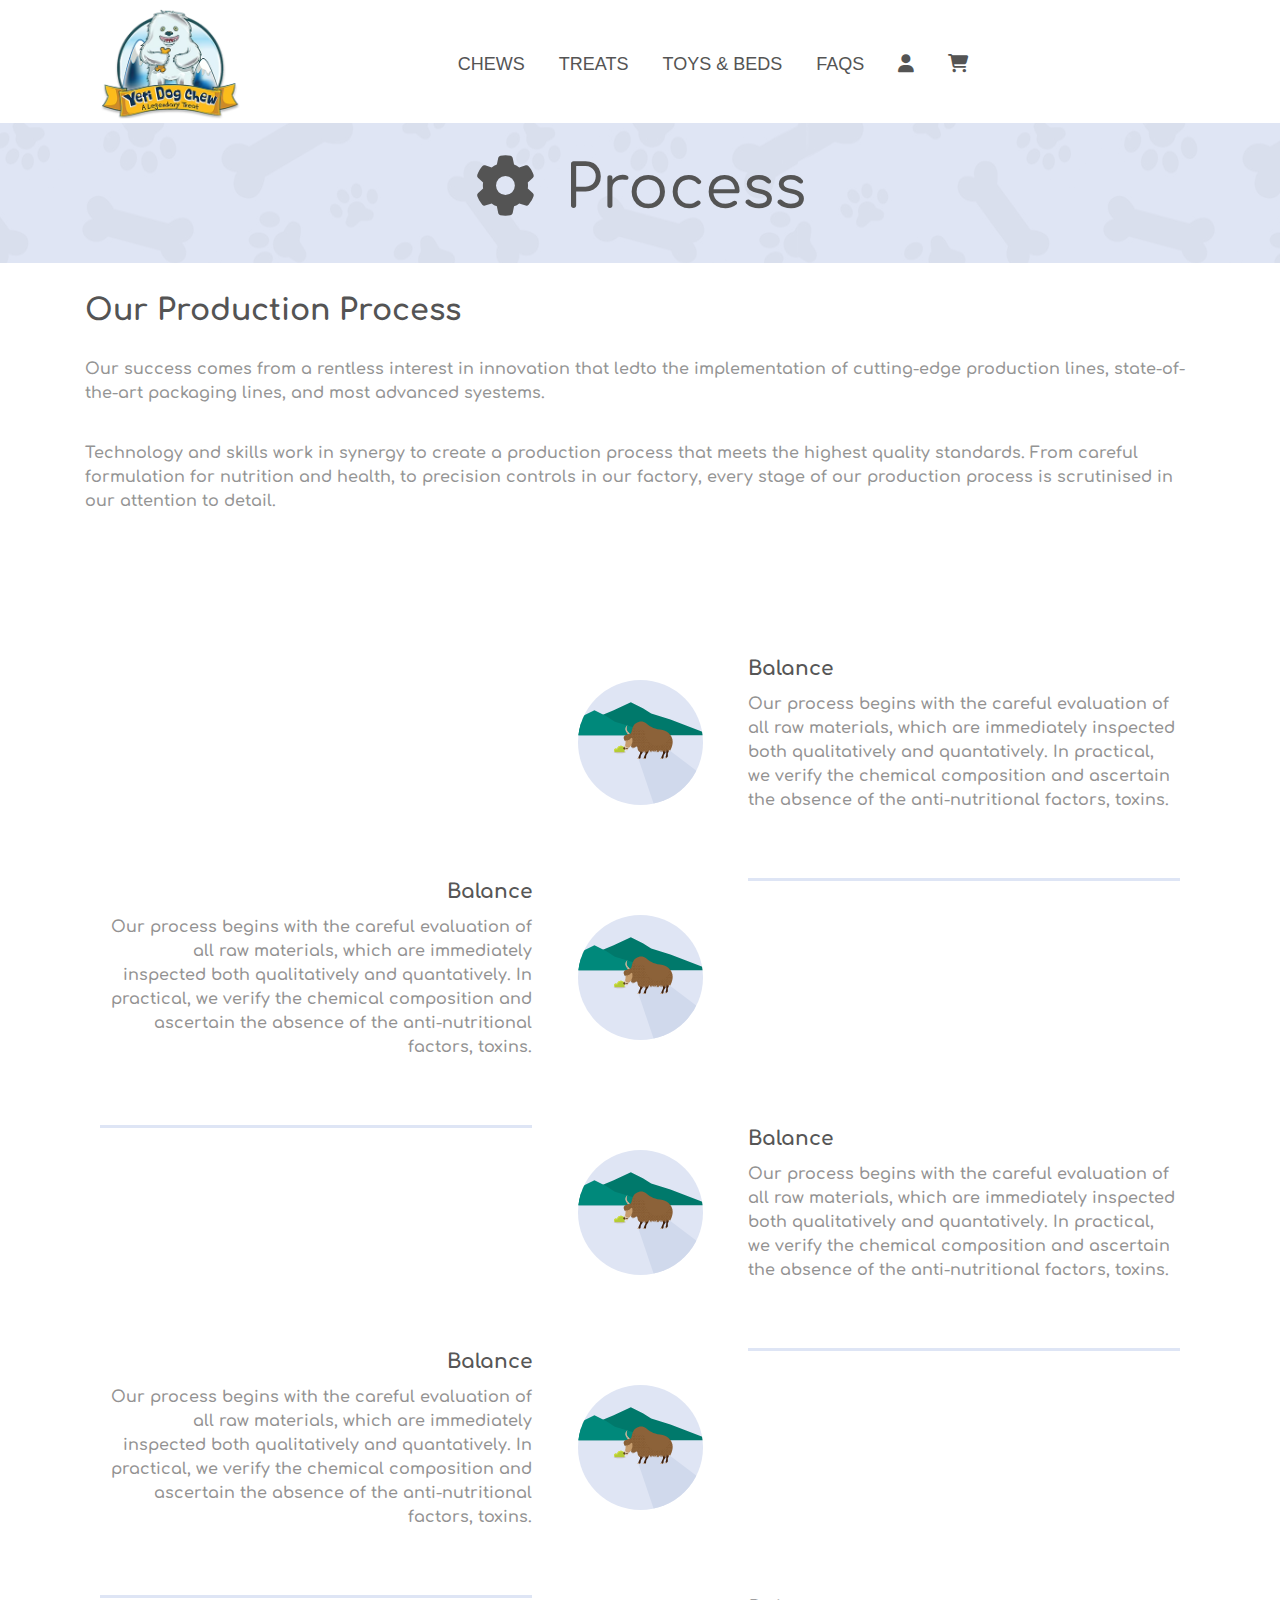
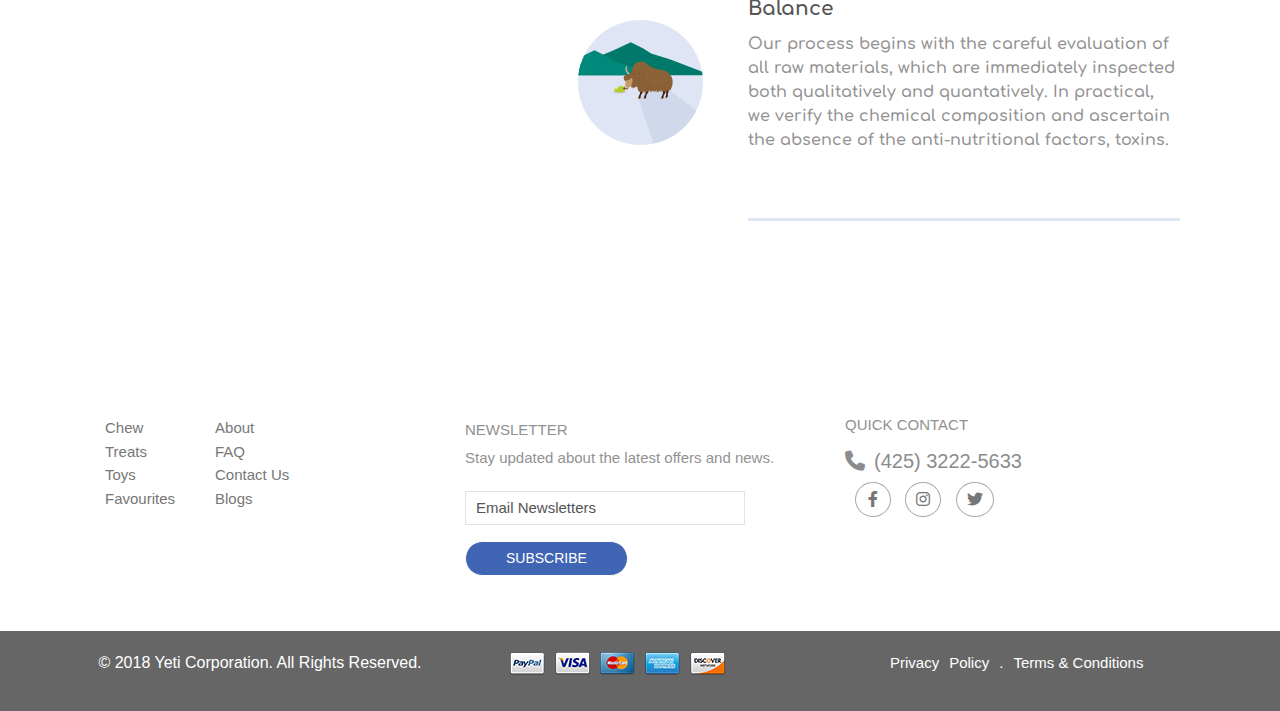
==== index.html @ 0ac8ef0f "Basic Responsive Website" ====
<!doctype html>
<html lang="en">

<head>
    <!-- Required meta tags -->
    <meta charset="utf-8">
    <meta name="viewport" content="width=device-width, initial-scale=1, shrink-to-fit=no">

    <!-- Bootstrap CSS -->
    <link rel="stylesheet" href="https://cdn.jsdelivr.net/npm/bootstrap@4.0.0/dist/css/bootstrap.min.css"
        integrity="sha384-Gn5384xqQ1aoWXA+058RXPxPg6fy4IWvTNh0E263XmFcJlSAwiGgFAW/dAiS6JXm" crossorigin="anonymous">

    <!-- CDN -->
    <link href="//fonts.googleapis.com/css?family=Comfortaa" rel="stylesheet">
    <link href="//fonts.cdnfonts.com/css/gotham" rel="stylesheet">


    <link rel="stylesheet" href="style.css">
    <link rel="stylesheet" href="fontawesome/css/all.min.css">

    <title>Our Process</title>
</head>

<body>

    <!-- NAVAR -->
    <div class="container">
        <nav class="navbar navbar-expand-lg navbar-light">
            <div class="logo">
                <a href="index.html"><img src="images/yeti_logo.avif" alt="YetiDogChew"></a>
            </div>


            <div class="navbar-toggler border-0 d-flex">
                <a class="navbar-toggler nav-link border-0" href="/user"><i class="fa-solid fa-user"></i></a>
                <a class="navbar-toggler nav-link border-0" href="/cart"><i class="fa-solid fa-cart-shopping"></i></a>
                <button class="navbar-toggler" type="button" data-toggle="collapse"
                    data-target="#navbarSupportedContent" aria-controls="navbarSupportedContent" aria-expanded="true"
                    aria-label="Toggle navigation">
                    <span class="navbar-toggler-icon"></span>
                </button>
            </div>


            <div class="collapse navbar-collapse menu" id="navbarSupportedContent">
                <ul class="navbar-nav mx-auto">
                    <li>
                        <a class="nav-link" href="#">CHEWS</a>
                    </li>
                    <li>
                        <a class="nav-link" href="#">TREATS</a>
                    </li>
                    <li>
                        <a class="nav-link" href="#">TOYS & BEDS</a>
                    </li>
                    <li>
                        <a class="nav-link" href="#">FAQS</a>
                    </li>
                    <li>
                        <a class="nav-link d-none d-sm-none d-md-none d-lg-block" href="#"><i
                                class="fa-solid fa-user"></i></a>
                    </li>
                    <li>
                        <a class="nav-link d-none d-sm-none d-md-none d-lg-block" href="#"><i
                                class="fa-solid fa-cart-shopping"></i></a>
                    </li>
                </ul>
            </div>

            <div class="side-logo d-none d-lg-block d-xl-block">
                <img src="images/ship.png" alt="ship">
            </div>

        </nav>
    </div>
    <!-- NAVAR -->


    <!-- BACKGROUND SECTION -->
    <div class="bg">
        <div class="heading">
            <h1><i class="fa-solid fa-gear"></i>Process</h1>
        </div>
    </div>
    <!-- BACKGROUND SECTION -->


    <div class="container">
        <!-- HEADING SECTION -->
        <div class="intro">
            <h2>Our Production Process</h2>
            <p>
                Our success comes from a rentless interest in innovation that ledto the implementation
                of cutting-edge production lines, state-of-the-art packaging lines, and most advanced
                syestems.
            </p>
            <p class="p2">
                Technology and skills work in synergy to create a production process that meets the
                highest quality standards. From careful formulation for nutrition and health, to
                precision controls in our factory, every stage of our production process is scrutinised
                in our attention to detail.
            </p>
        </div>
        <!-- HEADING SECTION -->



        <!-- PROCESS SECTION -->
        <div class="container">
            <div class="process">
                <div class="process_unit">
                    <div class="media">
                        <img src="images/collection.svg" alt="center-img" width="125">
                        <div class="media_body">
                            <h4>Balance</h4>
                            <p>
                                Our process begins with the careful evaluation of all raw materials, which are
                                immediately inspected both qualitatively and quantatively. In practical, we verify
                                the chemical composition and ascertain the absence of the anti-nutritional factors,
                                toxins.
                            </p>
                        </div>
                    </div>
                </div>
                <div class="process_unit2">
                    <div class="media">
                        <img src="images/collection.svg" alt="center-img" width="125">
                        <div class="media_body">
                            <h4>Balance</h4>
                            <p>
                                Our process begins with the careful evaluation of all raw materials, which are
                                immediately inspected both qualitatively and quantatively. In practical, we verify
                                the chemical composition and ascertain the absence of the anti-nutritional factors,
                                toxins.
                            </p>
                        </div>
                    </div>
                </div>
                <div class="process_unit">
                    <div class="media">
                        <img src="images/collection.svg" alt="center-img" width="125">
                        <div class="media_body">
                            <h4>Balance</h4>
                            <p>
                                Our process begins with the careful evaluation of all raw materials, which are
                                immediately inspected both qualitatively and quantatively. In practical, we verify
                                the chemical composition and ascertain the absence of the anti-nutritional factors,
                                toxins.
                            </p>
                        </div>
                    </div>
                </div>
                <div class="process_unit2">
                    <div class="media">
                        <img src="images/collection.svg" alt="center-img" width="125">
                        <div class="media_body">
                            <h4>Balance</h4>
                            <p>
                                Our process begins with the careful evaluation of all raw materials, which are
                                immediately inspected both qualitatively and quantatively. In practical, we verify
                                the chemical composition and ascertain the absence of the anti-nutritional factors,
                                toxins.
                            </p>
                        </div>
                    </div>
                </div>
                <div class="process_unit">
                    <div class="media">
                        <img src="images/collection.svg" alt="center-img" width="125">
                        <div class="media_body">
                            <h4>Balance</h4>
                            <p>
                                Our process begins with the careful evaluation of all raw materials, which are
                                immediately inspected both qualitatively and quantatively. In practical, we verify
                                the chemical composition and ascertain the absence of the anti-nutritional factors,
                                toxins.
                            </p>
                        </div>
                    </div>
                </div>
            </div>
        </div>
        <!-- PROCESS SECTION -->


        <!-- FOOTER SECTION -->
        <div class="footer">
            <div class="row">
                <div class="col-lg-4 d-none d-lg-block d-xl-block">
                    <ul class="list">
                        <li><a href="#">Chew</a></li>
                        <li><a href="#">Treats</a></li>
                        <li> <a href="#">Toys</a></li>
                        <li><a href="#">Favourites</a></li>
                    </ul>
                    <ul class="list">
                        <li><a href="#">About</a></li>
                        <li><a href="#">FAQ</a></li>
                        <li> <a href="#">Contact Us</a></li>
                        <li><a href="#">Blogs</a></li>
                    </ul>
                </div>
                <div class="col-lg-4 col-md-6 col-sm-12">
                    <div class="newsletter">
                        <h5>NEWSLETTER</h5>
                        <p>Stay updated about the latest offers and news.</p>
                        <input class="email" type="email" name="email" placeholder="Email Newsletters">
                        <input class="bt" type="button" value="SUBSCRIBE">
                    </div>
                </div>
                <div class="col-lg-4 col-md-6 col-sm-12">
                    <div class="contact">
                        <h5>QUICK CONTACT</h5>
                        <h4><a href="#"><i class="ph fa-solid fa-phone"></i>(425) 3222-5633</a></h4>
                        <div class="social">
                            <a class="fb" href="#"><i class="fa-brands fa-facebook-f"></i></a>
                            <a class="ig" href="#"><i class="fa-brands fa-instagram"></i></a>
                            <a class="tw" href="#"><i class="fa-brands fa-twitter"></i></a>
                        </div>
                    </div>
                </div>
            </div>
        </div>
        <!-- FOOTER SECTION -->
    </div>



    <!-- BOTTOM FOOTER SECTION -->
    <div class="bottom-footer">
        <div class="container">
            <div class="copy">
                <div class="row">
                    <div class="col-lg-4 col-md-3 col-sm-8">
                        <div class="copy2">
                            <p>© 2018 Yeti Corporation. All Rights Reserved.</p>
                        </div>
                    </div>
                    <div class="col-lg-4 col-md-6 col-sm-12">
                        <ul class="cards">
                            <li>
                                <img src="images/paypal.png" alt="paypal">
                            </li>
                            <li>
                                <img src="images/visa.png" alt="visa">
                            </li>
                            <li>
                                <img src="images/master-card.png" alt="visa">
                            </li>
                            <li>
                                <img src="images/foot4.webp" alt="visa">
                            </li>
                            <li>
                                <img src="images/foot5.png" alt="visa">
                            </li>
                        </ul>
                    </div>
                    <div class="col-lg-4 col-md-3 col-sm-12 d-none d-lg-block">
                        <ul class="privacy">
                            <li>
                                <a href="#">Privacy</a>
                            </li>
                            <li>
                                <a href="#">Policy</a>
                            </li>
                            <li id="dot">
                                <a href="">.</a>
                            </li>
                            <li>
                                <a href="#">Terms & Conditions</a>
                            </li>
                        </ul>
                    </div>
                </div>
            </div>
        </div>
    </div>
    <!-- BOTTOM FOOTER SECTION -->




    <!-- Optional JavaScript -->
    <!-- jQuery first, then Popper.js, then Bootstrap JS -->
    <script src="https://code.jquery.com/jquery-3.2.1.slim.min.js"
        integrity="sha384-KJ3o2DKtIkvYIK3UENzmM7KCkRr/rE9/Qpg6aAZGJwFDMVNA/GpGFF93hXpG5KkN"
        crossorigin="anonymous"></script>
    <script src="https://cdn.jsdelivr.net/npm/popper.js@1.12.9/dist/umd/popper.min.js"
        integrity="sha384-ApNbgh9B+Y1QKtv3Rn7W3mgPxhU9K/ScQsAP7hUibX39j7fakFPskvXusvfa0b4Q"
        crossorigin="anonymous"></script>
    <script src="https://cdn.jsdelivr.net/npm/bootstrap@4.0.0/dist/js/bootstrap.min.js"
        integrity="sha384-JZR6Spejh4U02d8jOt6vLEHfe/JQGiRRSQQxSfFWpi1MquVdAyjUar5+76PVCmYl"
        crossorigin="anonymous"></script>
</body>

</html>
---- style.css ----
*{
    margin: 0;
    box-sizing: border-box;
}


.logo img{
    width: 140px;   
}

.side-logo{
    position: absolute;
    right: -25%;
    bottom: -20%;
}

.side-logo img{
    width: 100px;
}

.menu ul li a{
    position: relative;
    text-align: center;
    color: rgb(84, 84, 84) !important;  
    padding: 5px 10px;
    margin-right: 18px;
    font-family: 'Gotham', sans-serif;
    font-weight: 500;
    font-size: 18px;
    line-height: 27px;
}


.menu ul li a:hover{
    color: #141414;
}


.heading h1 i{
    text-align: center;
    margin-right: 30px;
}
.heading h1{
    font-family: Comfortaa, cursive;
    font-size: 60px;
    line-height: 72px;
    font-weight: 400px;
    color: #545454;
    text-align: center;
}

.bg{
    background: url(images/bg.png);
    margin-top: -6px;
    margin-bottom: 22;
    padding: 30px 0;
}

.intro{
    padding: 30px 0;
}
.intro h2{
    font-family: Comfortaa, cursive;
    font-weight: 700;
    font-size: 30px;
    line-height: 36px;
    color: #545454;
}
.intro p{
    font-family: Comfortaa, cursive;
    font-weight: 600;
    font-size: 16px;
    line-height: 24px;
    color: #949494;
    padding-top: 20px;
}

.p2{
    padding-top: 30px;
}


.process{
    position: relative;
    margin-bottom: 100px;
    padding: 66px 0;
    font-family: Comfortaa, cursive;
    color: #636363;
}


.media{
    display: block;
    padding: 40px 0;
}

.media img{
    display: block;
    margin: 15px auto;
}

@media only screen and (min-width: 768px){
    .process_unit .media_body{
        position: absolute;
        align-self: center;
        right: 0%;
        width: 40%;
        text-align: left;
        margin-left: 10px;
    }
    
    .process_unit2 .media_body{
        position: absolute;
        left: 0;
        width: 40%;
        text-align: right;
        padding-left: 10px
    }
    .media{
        display: flex;
        justify-content: center;
        align-items: center;
        padding: 40px 0;
    }
}


.media_body{
    text-align: center;
    padding: 50px 0;
    border-bottom: 3px solid #dee5f5;
}

.media_body h4{
    font-style: normal;
    font-size: 20px;
    font-weight: 700;
    line-height: 30px;
    color: #565656;
}

.media_body p{
    font-weight: 600;
    font-style: normal;
    font-size: 16px;
    line-height: 24px;
    color: #939292;
}

.list{
    justify-content: center;
    padding: 0 20px;
    float: left;
    list-style: none;
    color: #7e7e7e;
    font-size: 15px;
    line-height: 22.5px;
    font-weight: 500;
}

.list a{
    color: #777777;
    font-size: 15px;
    line-height: 23px;
    font-weight: 500;
}


.list a:hover{
    text-decoration: none;
    color: #545454;
}


.email{
    width: 80%;
    margin-top: 5px;
    border: 1px solid #e2e3e2;
    padding: 4px 10px;
}

::placeholder{
    font-size: 15px;
    font-style: normal;
    font-weight: 400;
    color: rgb(84, 84, 84);
    line-height: 18px;
    font-family: Gotham, sans-serif;
}

.bt{
    margin-top: 16px;
    border: 1px solid;
    border-radius: 30px;
    padding: 0px 40px;
    background-color: rgb(64, 101, 180);
    color: white;
    font-size: 14px;
    font-weight: 500;
    height: 35px;
    font-family: Gotham, sans-serif;
}

.bt:hover{
    color: rgb(64, 101, 180);;
    background-color: white;
}

.newsletter{
    margin: 5px 0;
    justify-content: center;
    font-family: Gotham, sans-serif;
    
}

@media only screen and (max-width: 600px) {
    .newsletter {
        text-align: center;
    }
    .contact {
        text-align: center;
    }
  }


.newsletter h5{
    font-size: 15px;
    font-style: normal;
    font-weight: 500;
    line-height: 18px;
    color: #909190;
}

.newsletter p{
    color: #939292;
    font-size: 15px;
    font-style: normal;
    font-weight: 500;
    line-height: 22.5px;
}

.contact{
    justify-content: center;
    color: #636363;
    font-family: Gotham, sans-serif;
}

.contact h5{
    color: #909190;
    font-size: 15px;
    font-style: normal;
    font-weight: 500;
    line-height: 18px;
}

.contact h4{
    color: #777777;
    font-size: 20px;
    font-style: normal;
    font-weight: 400;
    line-height: 24px;
    padding: 7px 0 !important;
}

.contact h4 a{
    color: #8c8c8d;
}

.ph{
    margin-right: 9px;
}

.contact h4 a:hover{
    text-decoration: none;
    color: green;
}

.social a{
    color: #767677;
    margin-left: 10px;
}
 
.fb{
    border: solid 1px #a9a9a8;
    border-radius: 50%;
    padding: 8px 12px;
}

.ig{
    border: solid 1px #a9a9a8;
    border-radius: 50%;
    padding: 8px 10px;
}

.tw{
    border: solid 1px #a9a9a8;
    border-radius: 50%;
    padding: 8px 10px;

}

.social a:hover{
    background-color: #767677;
    color: white;
}

.footer{
    font-family: Gotham, sans-serif;
    padding: 50px 0;
}

.bottom-footer{
    background-color: rgb(102, 102, 102);
    padding: 20px 0;
}

.copy{
    display: block;
    margin: 0 auto;
    text-align: center;
}

.copy2{
    color: #fff;
    font-family: Gotham, sans-serif;
    font-size: 16px;
    font-style: normal;
    font-weight: 500;
    line-height: 24px;
}

@media only screen and (max-width: 600px) {
    .copy2 p{
        margin-bottom: 0 !important;
    }
}

.cards{
    text-align: center;
}



.cards li{
    float: left;
    list-style: none;
    padding: 0 5px;
}

.privacy{
    text-align: center;
}

.privacy li a{
    color: #fff;
    font-family: Gotham, sans-serif;
    font-size: 15px;
    font-style: normal;
    font-weight: 500;
    line-height: 22.5px;
    padding: 0 5px;
}

#dot{
    cursor: text;
}

.privacy li{
    float: left;
    list-style: none;
}

.privacy :hover{
    text-decoration: none;
}
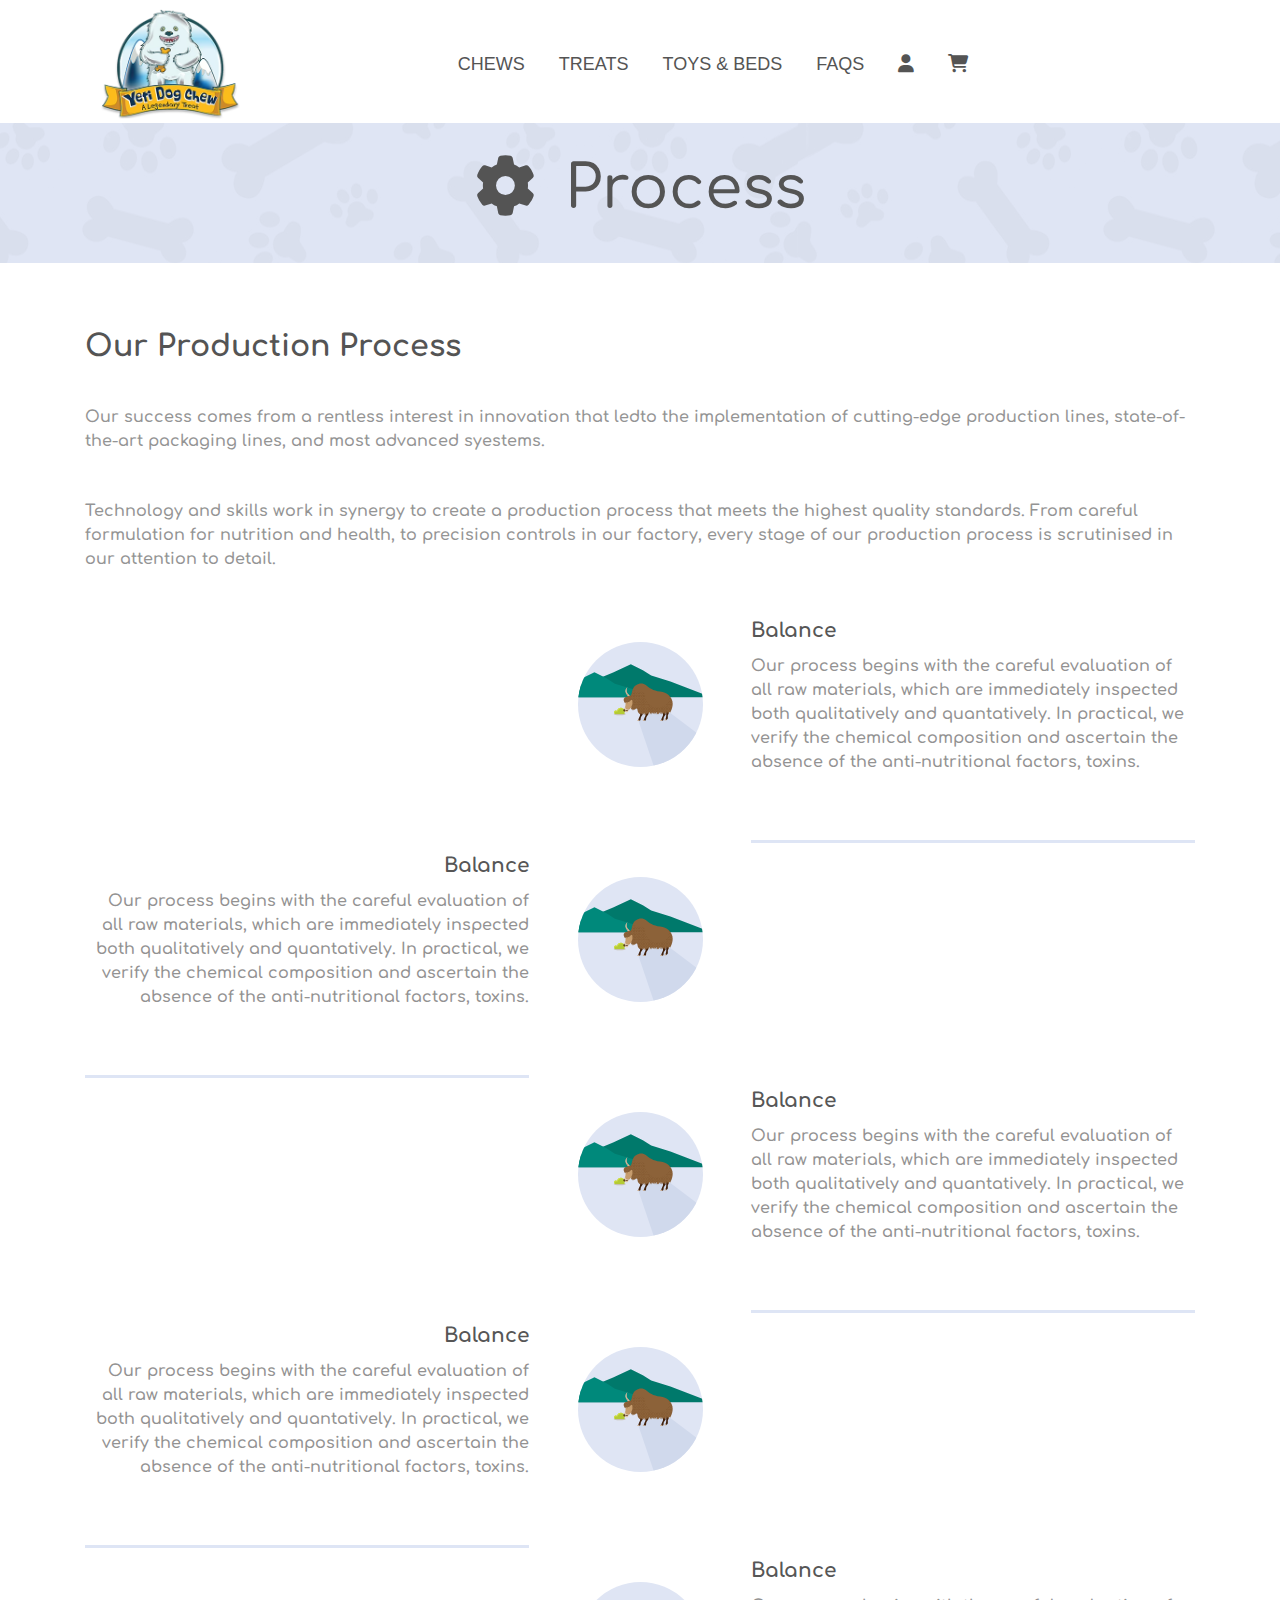
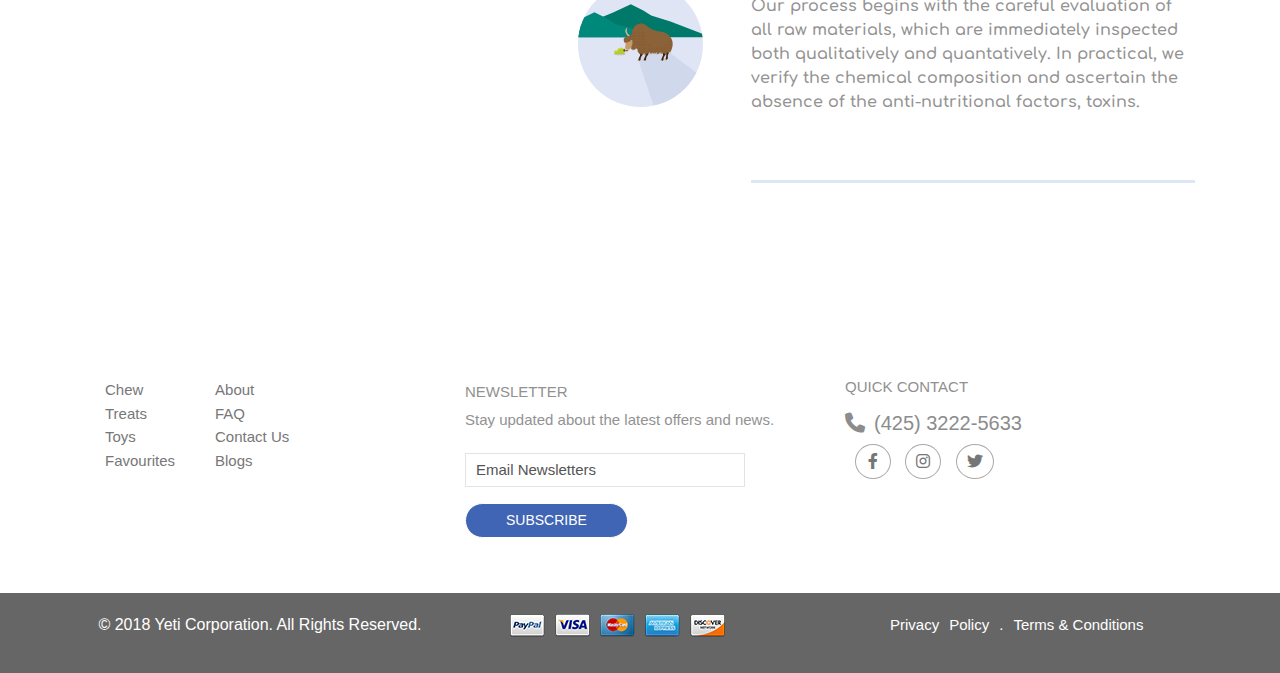
==== commit ec4d2810: "Managing all the positions, margins and paddings" ====
--- a/index.html
+++ b/index.html
@@ -100,13 +100,13 @@
                 precision controls in our factory, every stage of our production process is scrutinised
                 in our attention to detail.
             </p>
-        </div>
-        <!-- HEADING SECTION -->
-
-
-
-        <!-- PROCESS SECTION -->
-        <div class="container">
+
+            <!-- HEADING SECTION -->
+
+
+
+            <!-- PROCESS SECTION -->
+
             <div class="process">
                 <div class="process_unit">
                     <div class="media">
@@ -180,6 +180,7 @@
                 </div>
             </div>
         </div>
+
         <!-- PROCESS SECTION -->
 
 
@@ -221,7 +222,8 @@
                 </div>
             </div>
         </div>
-        <!-- FOOTER SECTION -->
+    </div>
+    <!-- FOOTER SECTION -->
     </div>
 
 
@@ -255,7 +257,7 @@
                             </li>
                         </ul>
                     </div>
-                    <div class="col-lg-4 col-md-3 col-sm-12 d-none d-lg-block">
+                    <div class="col-lg-4 col-md-3 col-sm-12 d-none d-md-block d-lg-block">
                         <ul class="privacy">
                             <li>
                                 <a href="#">Privacy</a>
--- a/style.css
+++ b/style.css
@@ -57,7 +57,7 @@
 }
 
 .intro{
-    padding: 30px 0;
+    padding: 66px 0;
 }
 .intro h2{
     font-family: Comfortaa, cursive;
@@ -65,6 +65,7 @@
     font-size: 30px;
     line-height: 36px;
     color: #545454;
+    margin-bottom: 40px;
 }
 .intro p{
     font-family: Comfortaa, cursive;
@@ -72,7 +73,6 @@
     font-size: 16px;
     line-height: 24px;
     color: #949494;
-    padding-top: 20px;
 }
 
 .p2{
@@ -83,7 +83,6 @@
 .process{
     position: relative;
     margin-bottom: 100px;
-    padding: 66px 0;
     font-family: Comfortaa, cursive;
     color: #636363;
 }
@@ -106,7 +105,8 @@
         right: 0%;
         width: 40%;
         text-align: left;
-        margin-left: 10px;
+        padding-left: 20px;
+        padding: 50px 0;
     }
     
     .process_unit2 .media_body{
@@ -114,7 +114,8 @@
         left: 0;
         width: 40%;
         text-align: right;
-        padding-left: 10px
+        padding-right: 20px;
+        padding: 50px 0;
     }
     .media{
         display: flex;
@@ -122,12 +123,17 @@
         align-items: center;
         padding: 40px 0;
     }
+    .media_body{
+    text-align: center;
+    padding: 50px 0;
+    border-bottom: 3px solid #dee5f5;
+}
 }
 
 
 .media_body{
     text-align: center;
-    padding: 50px 0;
+    padding: 30px 0;
     border-bottom: 3px solid #dee5f5;
 }
 
@@ -220,8 +226,13 @@
     .contact {
         text-align: center;
     }
-  }
-
+}
+
+@media only screen and (max-width: 600px) {
+    .intro{
+        margin: 0 15px;
+    }
+}
 
 .newsletter h5{
     font-size: 15px;
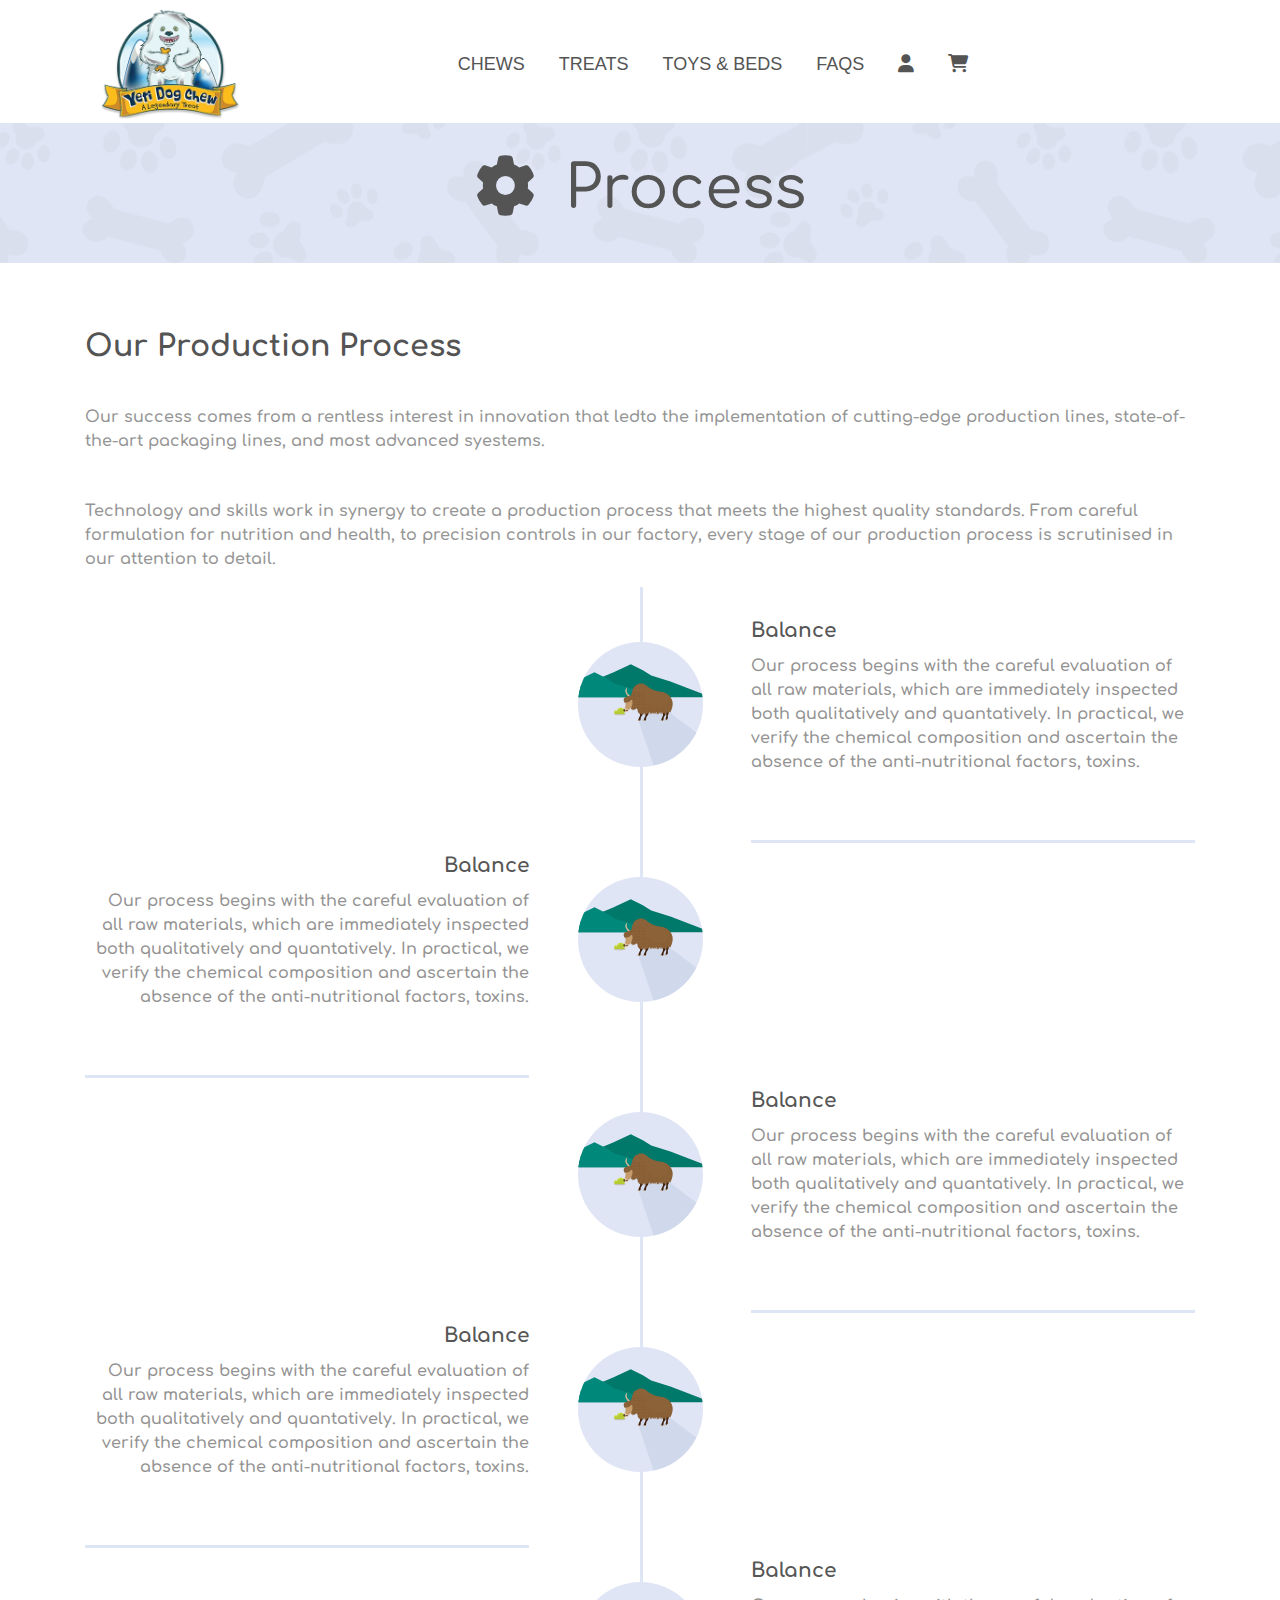
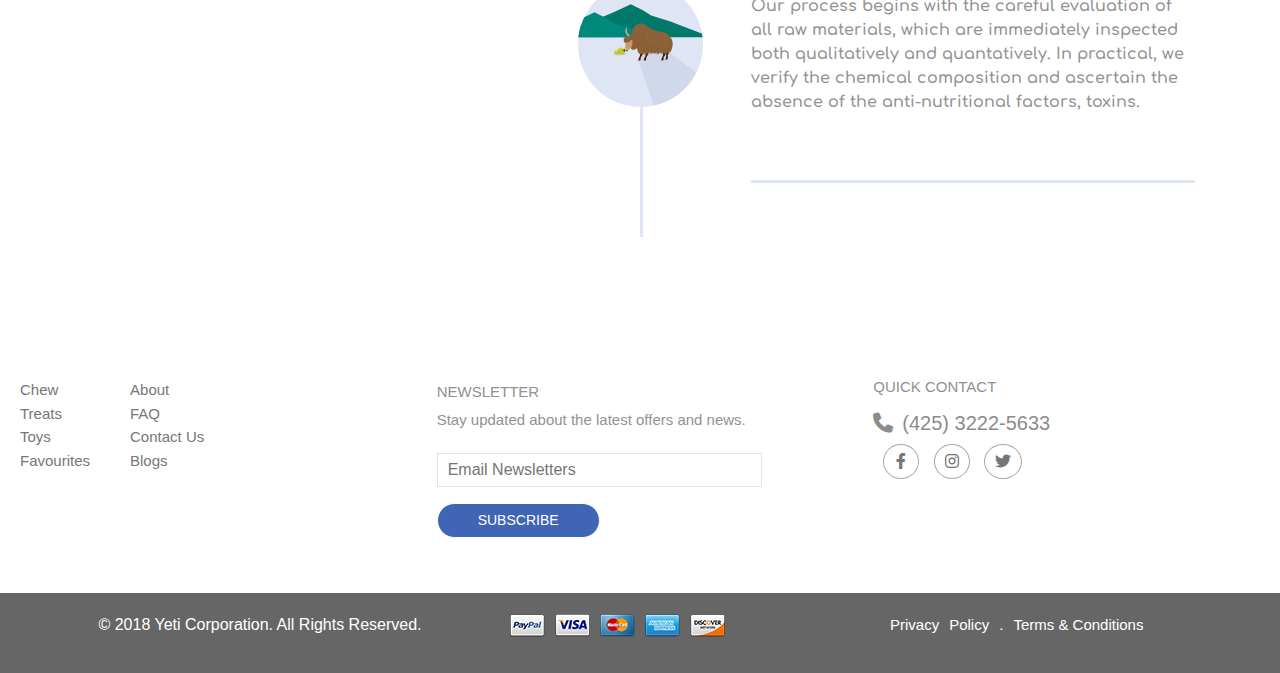
==== commit 8ad50887: "Added the middle line and fixed the input style" ====
--- a/index.html
+++ b/index.html
@@ -106,7 +106,8 @@
 
 
             <!-- PROCESS SECTION -->
-
+            <div class="vl">
+            </div>
             <div class="process">
                 <div class="process_unit">
                     <div class="media">
@@ -180,48 +181,49 @@
                 </div>
             </div>
         </div>
-
-        <!-- PROCESS SECTION -->
-
-
-        <!-- FOOTER SECTION -->
-        <div class="footer">
-            <div class="row">
-                <div class="col-lg-4 d-none d-lg-block d-xl-block">
-                    <ul class="list">
-                        <li><a href="#">Chew</a></li>
-                        <li><a href="#">Treats</a></li>
-                        <li> <a href="#">Toys</a></li>
-                        <li><a href="#">Favourites</a></li>
-                    </ul>
-                    <ul class="list">
-                        <li><a href="#">About</a></li>
-                        <li><a href="#">FAQ</a></li>
-                        <li> <a href="#">Contact Us</a></li>
-                        <li><a href="#">Blogs</a></li>
-                    </ul>
-                </div>
-                <div class="col-lg-4 col-md-6 col-sm-12">
-                    <div class="newsletter">
-                        <h5>NEWSLETTER</h5>
-                        <p>Stay updated about the latest offers and news.</p>
-                        <input class="email" type="email" name="email" placeholder="Email Newsletters">
-                        <input class="bt" type="button" value="SUBSCRIBE">
-                    </div>
-                </div>
-                <div class="col-lg-4 col-md-6 col-sm-12">
-                    <div class="contact">
-                        <h5>QUICK CONTACT</h5>
-                        <h4><a href="#"><i class="ph fa-solid fa-phone"></i>(425) 3222-5633</a></h4>
-                        <div class="social">
-                            <a class="fb" href="#"><i class="fa-brands fa-facebook-f"></i></a>
-                            <a class="ig" href="#"><i class="fa-brands fa-instagram"></i></a>
-                            <a class="tw" href="#"><i class="fa-brands fa-twitter"></i></a>
-                        </div>
+    </div>
+
+    <!-- PROCESS SECTION -->
+
+
+    <!-- FOOTER SECTION -->
+    <div class="footer">
+        <div class="row">
+            <div class="col-lg-4 d-none d-lg-block d-xl-block">
+                <ul class="list">
+                    <li><a href="#">Chew</a></li>
+                    <li><a href="#">Treats</a></li>
+                    <li> <a href="#">Toys</a></li>
+                    <li><a href="#">Favourites</a></li>
+                </ul>
+                <ul class="list">
+                    <li><a href="#">About</a></li>
+                    <li><a href="#">FAQ</a></li>
+                    <li> <a href="#">Contact Us</a></li>
+                    <li><a href="#">Blogs</a></li>
+                </ul>
+            </div>
+            <div class="col-lg-4 col-md-6 col-sm-12">
+                <div class="newsletter">
+                    <h5>NEWSLETTER</h5>
+                    <p>Stay updated about the latest offers and news.</p>
+                    <input class="email" type="email" name="email" placeholder="Email Newsletters">
+                    <input class="bt" type="button" value="SUBSCRIBE">
+                </div>
+            </div>
+            <div class="col-lg-4 col-md-6 col-sm-12">
+                <div class="contact">
+                    <h5>QUICK CONTACT</h5>
+                    <h4><a href="#"><i class="ph fa-solid fa-phone"></i>(425) 3222-5633</a></h4>
+                    <div class="social">
+                        <a class="fb" href="#"><i class="fa-brands fa-facebook-f"></i></a>
+                        <a class="ig" href="#"><i class="fa-brands fa-instagram"></i></a>
+                        <a class="tw" href="#"><i class="fa-brands fa-twitter"></i></a>
                     </div>
                 </div>
             </div>
         </div>
+    </div>
     </div>
     <!-- FOOTER SECTION -->
     </div>
--- a/style.css
+++ b/style.css
@@ -127,7 +127,14 @@
     text-align: center;
     padding: 50px 0;
     border-bottom: 3px solid #dee5f5;
-}
+    }
+    .vl{
+        border-left: 3px solid #dee5f5;
+        height: 1250px;
+        position: absolute;
+        left: 50%;
+        margin: auto;
+    }
 }
 
 
@@ -185,13 +192,17 @@
     padding: 4px 10px;
 }
 
-::placeholder{
+::input-placeholder{
     font-size: 15px;
     font-style: normal;
     font-weight: 400;
     color: rgb(84, 84, 84);
     line-height: 18px;
     font-family: Gotham, sans-serif;
+}
+
+input[type=email] {
+    color: #6c6d6d;
 }
 
 .bt{
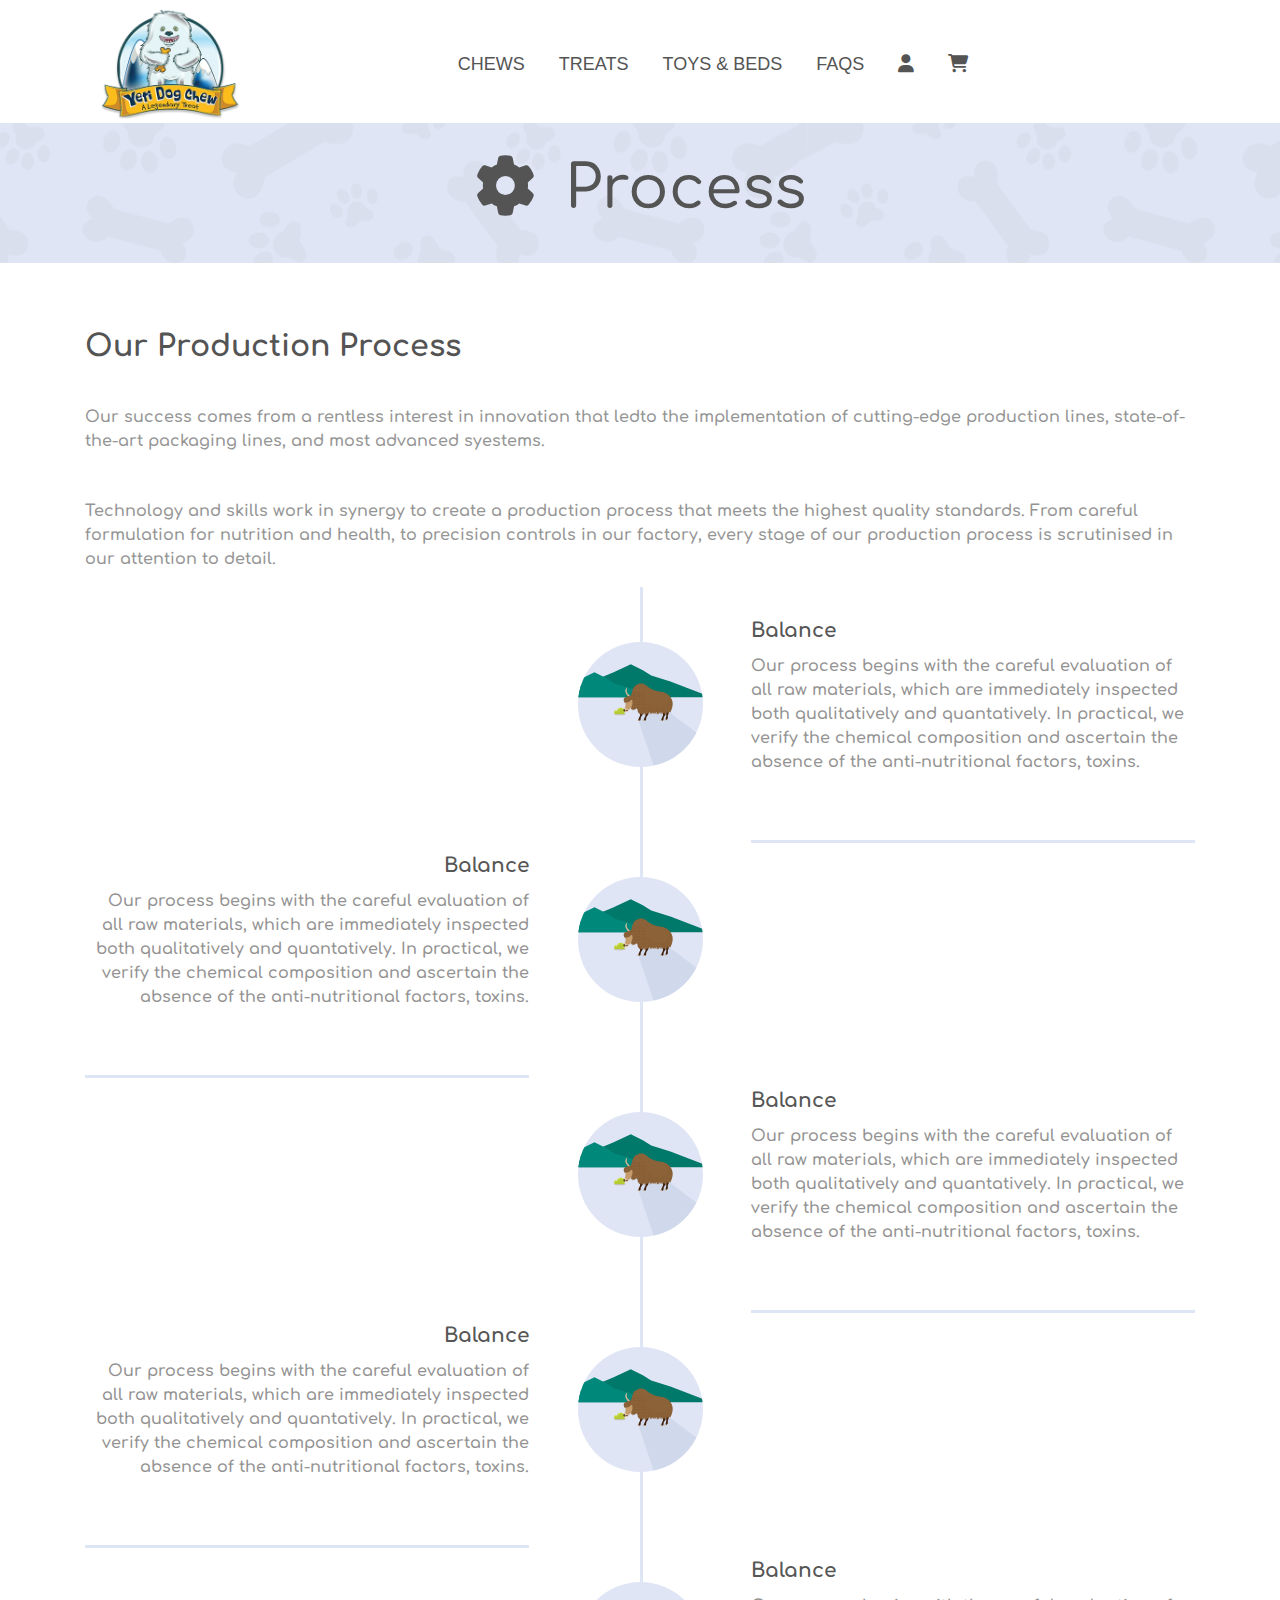
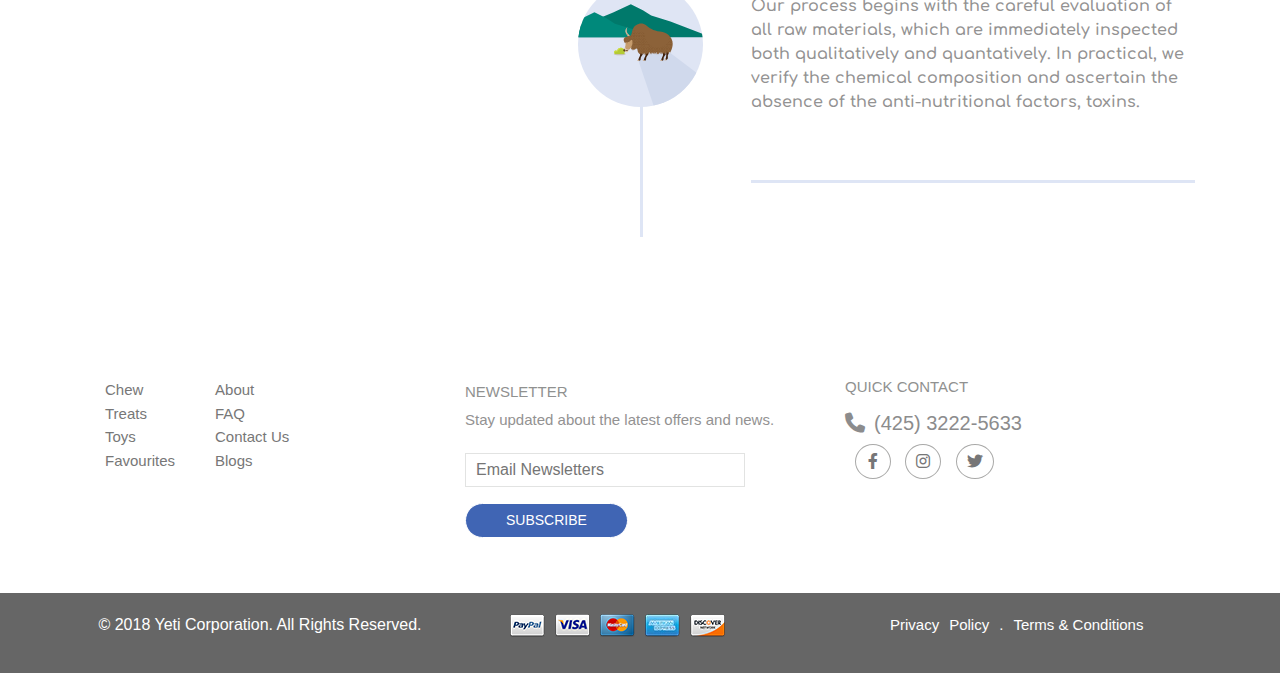
==== commit 2aaf7d42: "Arrangement of the container tag" ====
--- a/index.html
+++ b/index.html
@@ -181,49 +181,49 @@
                 </div>
             </div>
         </div>
-    </div>
-
-    <!-- PROCESS SECTION -->
-
-
-    <!-- FOOTER SECTION -->
-    <div class="footer">
-        <div class="row">
-            <div class="col-lg-4 d-none d-lg-block d-xl-block">
-                <ul class="list">
-                    <li><a href="#">Chew</a></li>
-                    <li><a href="#">Treats</a></li>
-                    <li> <a href="#">Toys</a></li>
-                    <li><a href="#">Favourites</a></li>
-                </ul>
-                <ul class="list">
-                    <li><a href="#">About</a></li>
-                    <li><a href="#">FAQ</a></li>
-                    <li> <a href="#">Contact Us</a></li>
-                    <li><a href="#">Blogs</a></li>
-                </ul>
-            </div>
-            <div class="col-lg-4 col-md-6 col-sm-12">
-                <div class="newsletter">
-                    <h5>NEWSLETTER</h5>
-                    <p>Stay updated about the latest offers and news.</p>
-                    <input class="email" type="email" name="email" placeholder="Email Newsletters">
-                    <input class="bt" type="button" value="SUBSCRIBE">
-                </div>
-            </div>
-            <div class="col-lg-4 col-md-6 col-sm-12">
-                <div class="contact">
-                    <h5>QUICK CONTACT</h5>
-                    <h4><a href="#"><i class="ph fa-solid fa-phone"></i>(425) 3222-5633</a></h4>
-                    <div class="social">
-                        <a class="fb" href="#"><i class="fa-brands fa-facebook-f"></i></a>
-                        <a class="ig" href="#"><i class="fa-brands fa-instagram"></i></a>
-                        <a class="tw" href="#"><i class="fa-brands fa-twitter"></i></a>
+
+
+        <!-- PROCESS SECTION -->
+
+
+        <!-- FOOTER SECTION -->
+        <div class="footer">
+            <div class="row">
+                <div class="col-lg-4 d-none d-lg-block d-xl-block">
+                    <ul class="list">
+                        <li><a href="#">Chew</a></li>
+                        <li><a href="#">Treats</a></li>
+                        <li> <a href="#">Toys</a></li>
+                        <li><a href="#">Favourites</a></li>
+                    </ul>
+                    <ul class="list">
+                        <li><a href="#">About</a></li>
+                        <li><a href="#">FAQ</a></li>
+                        <li> <a href="#">Contact Us</a></li>
+                        <li><a href="#">Blogs</a></li>
+                    </ul>
+                </div>
+                <div class="col-lg-4 col-md-6 col-sm-12">
+                    <div class="newsletter">
+                        <h5>NEWSLETTER</h5>
+                        <p>Stay updated about the latest offers and news.</p>
+                        <input class="email" type="email" name="email" placeholder="Email Newsletters">
+                        <input class="bt" type="button" value="SUBSCRIBE">
+                    </div>
+                </div>
+                <div class="col-lg-4 col-md-6 col-sm-12">
+                    <div class="contact">
+                        <h5>QUICK CONTACT</h5>
+                        <h4><a href="#"><i class="ph fa-solid fa-phone"></i>(425) 3222-5633</a></h4>
+                        <div class="social">
+                            <a class="fb" href="#"><i class="fa-brands fa-facebook-f"></i></a>
+                            <a class="ig" href="#"><i class="fa-brands fa-instagram"></i></a>
+                            <a class="tw" href="#"><i class="fa-brands fa-twitter"></i></a>
+                        </div>
                     </div>
                 </div>
             </div>
         </div>
-    </div>
     </div>
     <!-- FOOTER SECTION -->
     </div>
